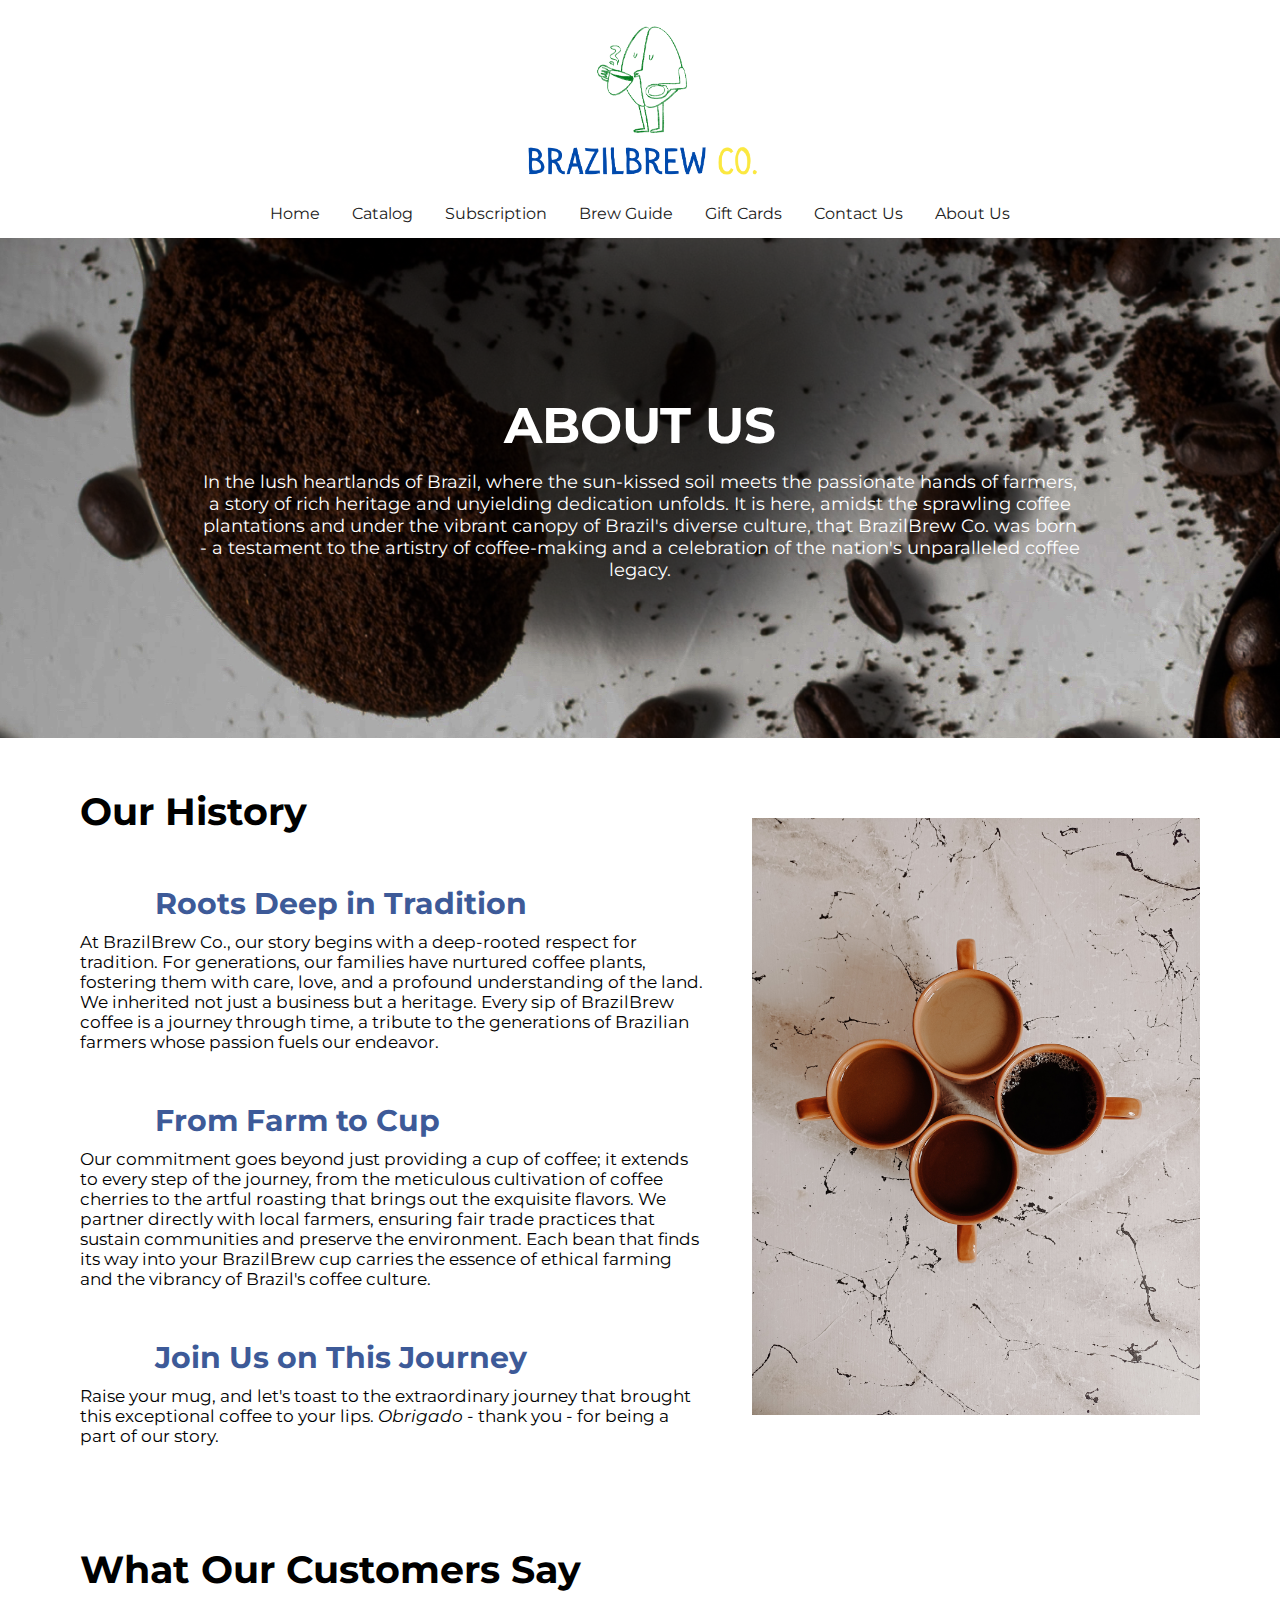
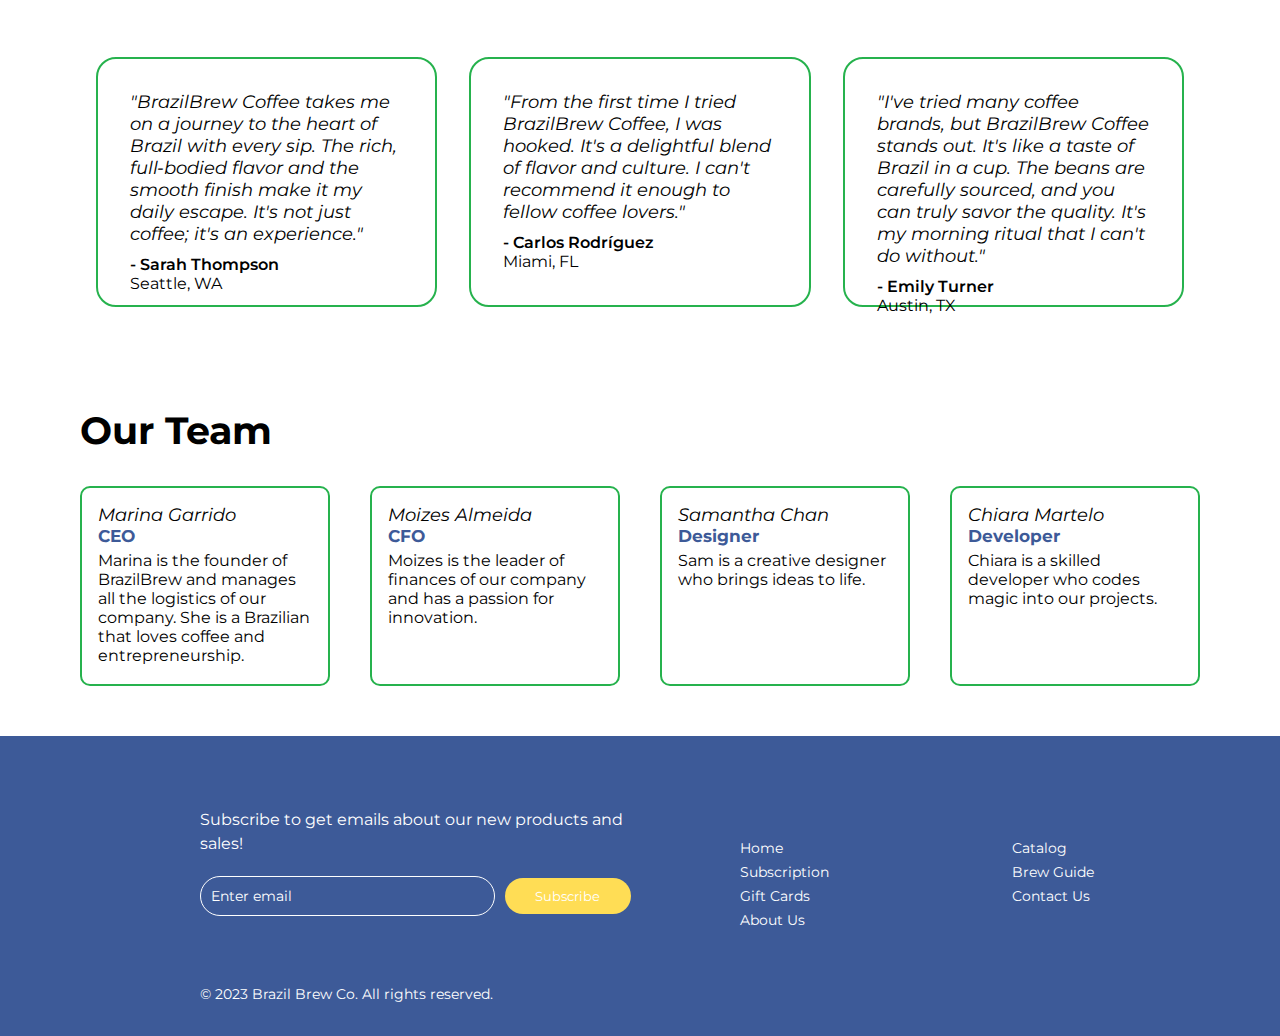
==== about-us.html @ 6877d6a5 "About Us" ====
<!DOCTYPE html>
<html lang="en">
<head>
    <meta charset="UTF-8">
    <meta http-equiv="X-UA-Compatible" content="IE=edge">
    <meta name="viewport" content="width=device-width, initial-scale=1.0">
    <title>Brazil Brew Co.</title>
    
    <link rel="preconnect" href="https://fonts.googleapis.com">
    <link rel="preconnect" href="https://fonts.gstatic.com" crossorigin>
    <link href="https://fonts.googleapis.com/css2?family=Montserrat:wght@400;600;700;800&display=swap" rel="stylesheet">
    
    <link rel="stylesheet" href="styles.css">
</head>
<body>
    <header>
        <div class="nav-content">
            <a href="index.html" class="header-logo-link">
            <img src="images/logo.png" alt="Our logo" class="header-logo">
            </a>

            <button id="menu-button">
            <div class="bar"></div>
            <div class="bar"></div>
            <div class="bar"></div>
            </button>

            <nav class="nav-list" id="myNav-list">
            <a class="nav-item" href="index.html">Home</a>
            <a class="nav-item" href="catalog.html">Catalog</a>
            <a class="nav-item" href="subscription.html">Subscription</a>
            <a class="nav-item" href="brewguide.html">Brew Guide</a>
            <a class="nav-item" href="gift-cards.html">Gift Cards</a>
            <a class="nav-item" href="contact.html">Contact Us</a>
            <a class="nav-item" href="about-us.html">About Us</a>
            </nav>
        </div>
    </header>

    <main>
        <section id="catalog-section" style="height: 500px;  width: 100%; background-image: url(images/about-us.png);">
            <div id="catalog-overlay">
                <h2>ABOUT US</h2> 
                <p>
                    In the lush heartlands of Brazil, where the sun-kissed soil 
                    meets the passionate hands of farmers, a story of rich 
                    heritage and unyielding dedication unfolds. It is here, 
                    amidst the sprawling coffee plantations and under the 
                    vibrant canopy of Brazil's diverse culture, that BrazilBrew Co. 
                    was born - a testament to the artistry of coffee-making and 
                    a celebration of the nation's unparalleled coffee legacy.
                </p>
            </div>
          </section>

          <section id="history">
            <div class="history-container">
                <h2>Our History</h2>
                <div class="topic">
                    <h3>Roots Deep in Tradition</h3>
                    <p>
                        At BrazilBrew Co., our story begins with a deep-rooted 
                        respect for tradition. For generations, our families 
                        have nurtured coffee plants, fostering them with care, 
                        love, and a profound understanding of the land. We 
                        inherited not just a business but a heritage. Every sip 
                        of BrazilBrew coffee is a journey through time, a tribute 
                        to the generations of Brazilian farmers whose passion 
                        fuels our endeavor.
                    </p>
                </div>
                <div class="topic">
                    <h3>From Farm to Cup</h3>
                    <p>
                        Our commitment goes beyond just providing a cup of coffee; 
                        it extends to every step of the journey, from the meticulous 
                        cultivation of coffee cherries to the artful roasting that 
                        brings out the exquisite flavors. We partner directly with 
                        local farmers, ensuring fair trade practices that sustain 
                        communities and preserve the environment. Each bean that 
                        finds its way into your BrazilBrew cup carries the essence 
                        of ethical farming and the vibrancy of Brazil's coffee culture.
                    </p>
                </div>
                <div class="topic">
                    <h3>Join Us on This Journey</h3>
                    <p>
                        Raise your mug, and let's toast to the extraordinary 
                        journey that brought this exceptional coffee to your 
                        lips. <span>Obrigado</span> - thank you - for being a 
                        part of our story.
                    </p>
                </div>
            </div>
            <img src="images/history.jpg" alt="Coffee mugs on a white table">
          </section>

          <section id="testimonials-section">
            <h2>What Our Customers Say</h2>
            <div class="testimonials">
                <div class="testimonial">
                    <p>
                        "BrazilBrew Coffee takes me on a journey to the heart of 
                        Brazil with every sip. The rich, full-bodied flavor and the 
                        smooth finish make it my daily escape. It's not just coffee; 
                        it's an experience."
                    </p>
                    <p class="testimonial-author">- Sarah Thompson</p>
                    <p class="testimonial-hometown">Seattle, WA</p>
                </div>
        
                <div class="testimonial">
                    <p>
                        "From the first time I tried BrazilBrew Coffee, I was hooked. 
                        It's a delightful blend of flavor and culture. I can't 
                        recommend it enough to fellow coffee lovers."
                    </p>
                    <p class="testimonial-author">- Carlos Rodríguez</p>
                    <p class="testimonial-hometown">Miami, FL</p>
                </div>
        
                <div class="testimonial">
                    <p>
                        "I've tried many coffee brands, but BrazilBrew Coffee stands 
                        out. It's like a taste of Brazil in a cup. The beans are 
                        carefully sourced, and you can truly savor the quality. 
                        It's my morning ritual that I can't do without."
                    </p>
                    <p class="testimonial-author">- Emily Turner</p>
                    <p class="testimonial-hometown">Austin, TX</p>
                </div>
            </div>
        </section>

        <section>
            <div id="teamContainer">
                <h2>Our Team</h2>
                <div id="team-members"></div>
            </div>
        </section>

        <footer>
            <div class="footer-main">
                <div class="left-column">
                <div class="subscribe" style="width: 431px; height: 94px;">
                    <p>Subscribe to get emails about our new products and sales!</p>
                    <div class="subscription-form">
                    <input type="email" placeholder="Enter email">
                    <button class="subscribe-button">Subscribe</button>
                    </div>
                </div>
                <div class="copyright">
                    <p>&copy; 2023 Brazil Brew Co. All rights reserved.</p>
                </div>
                </div>
                <div class="right-column">
                <div class="footer-nav">
                    <a href="index.html">Home</a>
                    <a href="catalog.html">Catalog</a>
                    <a href="subscription.html">Subscription</a>
                    <a href="brewguide.html">Brew Guide</a>
                    <a href="gift-cards.html">Gift Cards</a>
                    <a href="contact.html">Contact Us</a>
                    <a href="about-us.html">About Us</a>
                </div>
                </div>
            </div>
        </footer>
    </main>
    <script>
        var team_members = [
            {
                name: "Marina Garrido",
                role: "CEO",
                bio: "Marina is the founder of BrazilBrew and manages all the logistics of our company. She is a Brazilian that loves coffee and entrepreneurship."
            },
            {
                name: "Moizes Almeida",
                role: "CFO",
                bio: "Moizes is the leader of finances of our company and has a passion for innovation."
            },
            {
                name: "Samantha Chan",
                role: "Designer",
                bio: "Sam is a creative designer who brings ideas to life."
            },
            {
                name: "Chiara Martelo",
                role: "Developer",
                bio: "Chiara is a skilled developer who codes magic into our projects."
            }
        ];

        // Display the members of the team on the page
        function displayMembers(teamMembers) {
            var teamContainer = document.getElementById("team-members");

            teamMembers.forEach(function (member) {
                var memberSpace = document.createElement("div");
                memberSpace.innerHTML = `
                    <div class="member">
                        <p class="memberName">${member.name}</p>
                        <p class="memberRole"><strong>${member.role}</strong></p>
                        <p class="memberBio">${member.bio}</p>
                    </div>
                `;
                teamContainer.appendChild(memberSpace);
            });
        }

        displayMembers(team_members);
    </script>
</body>
</html>
---- styles.css ----
* {
  --primary-font-color: #212121;
  --negative-title-color: #FFFCFC;
  --primary: #26B24D;
  --secondary: #3D5A98;
  margin: 0;
  padding: 0;
  box-sizing: border-box;
  font-family: 'Montserrat', sans-serif;
}

body {
  background-color: #fff;
}

/* Index.html */

.header-logo-link {
  display: flex;
  justify-content: center;
  margin-bottom: 20px;
}

.header-logo {
  max-width: 30%;
  height: auto;
}

header {
  display: flex;
  flex-direction: column;
  justify-content: center;
  padding: 15px 0; /* Adjust the padding to reduce the gap */
}

.title {
  text-align: center;
  font-size: 45px;
  font-weight: 500;
  color: var(--negative-title-color);
}

.nav-img {
  display: block;
  max-width: 150px;
  margin-bottom: 1px;
}

.nav-content {
  display: flex;
  flex-direction: column;
  align-items: center;
  margin: 0 auto;
  text-decoration: none;
  width: 100%;
  max-width: 1440px;
}


.nav-list {
  display: flex;
  text-decoration: none;
  gap: 2rem;
}

.nav-item {
  color: var(--primary-font-color);
  text-decoration: none;
}

.nav-item:hover {
  text-decoration: none;
  color: #39e169;
}

#about {
  display: flex;
  align-items: center;
  justify-content: space-between;
  padding: 56px 101px 81px 16px;
}

.about-content {
  max-width: 540px;
  order: 2;
}

.coffee-bag {
  margin-right: 20px;
  margin-left: 100px;
}

.about-title {
  color: var(--primary);
  font-size: 50px;
  font-weight: 600;
  line-height: 66px;
  margin-bottom: 20px;
  color: black;
}

.about-text {
  color: var(--primary-font-color);
  font-size: 18px;
  line-height: 30px;
  margin-bottom: 29px;
  text-align: left;
}

.about-buttons-row {
  display: flex;
  text-decoration: none;
  order: 1;
}

.custom-button {
  display: flex;
  width: 174px;
  padding: 13px 0;
  justify-content: center;
  align-items: center;
  gap: 10px;
  border-radius: 25px;
  background: #26B24D;
  color: #fff;
  font-size: 16px;
  border: none;
  cursor: pointer;
}

.custom-button:hover {
  opacity: .8;
  transition: all 0.3s ease;
}

.logo {
  max-width: 5%;
  height: auto;
  margin-bottom: 21px;
}

#background-section {
  background-size: cover;
  background-position: center;
  height: 80vh;
  display: flex;
  align-items: center;
  color: #fff;
/*   padding-left: 10%; */
}

.text-overlay {
  width: 50%;
  box-sizing: border-box;
  text-align: left;
}

.text-overlay h2 {
  font-size: 40px;
  font-style: normal;
  font-weight: 700;
  line-height: 130%;
  margin: 0;
}

.text-overlay p {
  font-size: 18px;
  font-style: normal;
  font-weight: 400;
  line-height: 150%;
  color: #fff;
  margin-top: 10px;
}

.read-more-button {
  text-decoration: none;
  color: #fff;
  font-size: 16px;
  font-weight: 700;
  display: inline-block;
  margin-top: 20px;
}

.read-more-button:hover {
  color: antiquewhite;
  transition: all 0.3s ease;
}

#best-sellers-section {
  background-color: white;
  padding: 40px 0;
  text-align: center;
}

#best-sellers-section h3 {
  font-size: 38px;
  text-align: left;
  margin-left: 150px;
  font-weight: 700;
  margin-bottom: 50px;
}

.product-container {
  display: flex;
  justify-content: center;
  gap: 100px;
}

.product {
  width: 300px;
  height: 600px;
  padding: 20px;
  background-color: rgb(234, 233, 233);
  border-radius: 10px;
  box-shadow: 0 2px 4px rgba(0, 0, 0, 0.1);
  text-align: center;
}

.product img {
  width: 200px;
}

.product .product-details {
  padding: 10px;
}

.product .product-details p {
  font-size: 18px;
  font-weight: 600;
  color: black;
  margin-top: 20px;
}

.product .product-details input[type="number"] {
  width: 60px;
  padding: 8px;
  font-size: 16px;
  border: 2px solid #26B24D;
  border-radius: 5px;
  margin-top: 10px;
}

.product .product-details button {
  display: flex;
  width: 174px;
  height: 40px;
  justify-content: center;
  align-items: center;
  border-radius: 25px;
  background: #26B24D;
  color: #fff;
  font-size: 16px;
  border: none;
  cursor: pointer;
  margin: 10px auto;
}

.product .product-details button:hover {
  background-color: #3fd169;
}

.shop-all-button {
  margin-top: 50px;
}

.shop-all-button a {
  display: inline-block;
  padding: 10px 20px;
  background-color: #26B24D;
  color: #fff;
  text-decoration: none;
  border-radius: 5px;
  font-size: 22px;
  transition: background-color 0.3s ease;
}

.shop-all-button a:hover {
  background-color: #3fd169;
}


footer {
  background-color: #3D5A98;
  height: 300px;
  padding: 16px 0;
  color: #fff;
  font-size: 14px;
  line-height: 24px;
  display: flex;
  flex-direction: column;
  position: relative;
}

.footer-main {
  display: flex;
  justify-content: space-between;
  align-items: center;
}

.footer-main::before {
  content: "";
  border-top: 1px solid #FFF;
  margin: 20px 0;
  display: block;
}


.footer-main p {
  margin: 10px 0;
  flex: 1; 
}


.left-column {
  flex: 1;
  margin-left: 100px; 
}

.right-column {
  flex: 1; 
  margin-left: 100px;
}

.footer-nav ul {
  list-style: none;
  padding: 0;
}

.footer-nav li {
  margin-bottom: 10px;
}

.footer-nav {
  display: flex;
  flex-direction: row;
  flex-wrap: wrap;
  justify-content: space-between; 
}

.footer-nav a {
  text-decoration: none;
  margin-right: 25px;
  color: #FFF;
  flex-basis: 45%;
}

.subscribe {
  width: 431px; 
  height: 94px; 
  margin-left: 100px;
  flex-shrink: 0;
}

.subscribe p {
  font-size: 16px;
  font-weight: 400;
  line-height: 150%;
  color: #fff;
  margin-top: 56px;
  margin-bottom: 20px;
}

.subscription-form {
  display: flex;
  align-items: center;
  gap: 10px;
}

.subscription-form input {
  width: 70%;
  padding: 10px;
  font-size: 14px;
  border: 1px solid white;
  border-radius: 20px; 
  background-color: transparent;
  color: #fff;
}

.subscription-form input[type="email"]::placeholder {
  color: white;
}

.subscribe-button {
  width: 30%;
  padding: 10px;
  background-color: #FD5;
  color: #fff;
  border: none;
  cursor: pointer;
  border-radius: 20px; 
}

.subscribe-button:hover {
  opacity: 0.9;
  transition: all 0.3s ease;
}

.copyright {
  margin-top: 80px;
  margin-left: 100px;
}


.service {
text-align: center;
display: flex;
justify-content: center;
align-items: center;
}

.content {
display: flex;
align-items: center;
}

.service img {
max-width: 100%;
height: auto;
margin-right: 20px; 
}

.text-container {
flex: 1;
}

.my-contain {
max-width: 100%;
margin: 0 auto; 
}

.nav-item:hover {
  color: #5BB079; 
  font-weight: 600;
}

.about-button:hover,
.footer-button:hover,
.services-button:hover,
.contact-button:hover,
.cta-btn:hover {
background-color: var(--primary); 
color: #FFF; 
}

/* Catalog.html */

#catalog-section{
  display: flex; 
  flex-direction: column; 
  justify-content: center;
  align-items: center; 
  text-align: center;
  background: linear-gradient(rgba(0, 0, 0, 0.1), rgba(0, 0, 0, 0.1)), url('images/coffeenew1.jpg');
  color: white;
}

#catalog-overlay{
  display: flex; 
  flex-direction: column;
  gap: 15px;
  margin: 0 200px;
}

#catalog-overlay h2{
  font-size: 50px;
}

#catalog-overlay p{
  font-size: 18px;
}

.allblend-container {
  display: flex;
  flex-direction: column;
  gap: 70px;
  margin-bottom: 70px;
}

h3{
  margin-top: 70px;
  margin-left: 75px;
  font-size: 38px;
}

.darkblend-container, .mediumblend-container, .lightblend-container {
  display: flex;
  justify-content: space-evenly;
}

.darkblend, .mediumblend, .lightblend{
  width: 300px;
  height: 600px;
  padding: 20px;
  background-color: rgb(234, 233, 233);
  border-radius: 10px;
  box-shadow: 0 2px 4px rgba(0, 0, 0, 0.1);
  text-align: center;
}

.allblend-container img{
  width: 200px;
}

.allblend-container p{
  font-size: 18px;
  font-weight: 600;
  margin-top: 20px;
}

.allblend-container .product-details input[type="number"] {
  width: 60px;
  padding: 8px;
  font-size: 16px;
  border: 2px solid #26B24D;
  border-radius: 5px;
  margin-top: 10px;
}

.allblend-container .product-details button {
  display: flex;
  width: 174px;
  height: 40px;
  justify-content: center;
  align-items: center;
  border-radius: 25px;
  background: #26B24D;
  color: #fff;
  font-size: 16px;
  border: none;
  cursor: pointer;
  margin: 10px auto;
}

.allblend-container .product-details button:hover {
  background-color: #3fd169;
}

/* brewguide.html */

#brewguide-section{
  display: flex; 
  flex-direction: column; 
  justify-content: center;
  align-items: center; 
  text-align: center;
  background: linear-gradient(rgba(0, 0, 0, 0.5), rgba(0, 0, 0, 0.5)), url('images/brewguidebanner.jpeg');
  color: white;
}

.brewguide-overlay{
  display: flex; 
  flex-direction: column;
  gap: 15px;
  margin: 0 200px;
}

.brewguide-overlay h2{
  font-size: 50px;
}

.brewguide-overlay p{
  font-size: 18px;
}

.brewtype{
  display: flex;
}

.brewtype-details{
  flex: 2;
  padding: 80px;
  line-height: 30px;
}

.brewtype-details h3{
  margin-left: -30px;
  margin-bottom: 30px;
}

.brewtype-details p{
  margin-left: -30px;
  margin-top: 10px;
}

.brewtype-img{
  flex: 1;
  max-width: 100%;
  height: auto;
  padding: 80px; 
}

#menu-button {
  display: none; 
  background: none;
  border: none;
  cursor: pointer;
  padding: 10px;
  position: relative;
  z-index: 1000;
}

#menu-button .bar {
  width: 30px;
  height: 3px;
  background: var(--primary-font-color);
  margin: 6px 0;
  transition: 0.4s;
}

#myNav-list {
  display: flex;
}

/* subscription.html */

#subscription-section {
    display: flex; 
    flex-direction: column; 
    justify-content: center;
    align-items: center; 
    text-align: center;
    color: white;
  }

  #subscription-overlay {
    display: flex; 
    flex-direction: column;
    gap: 15px;
    margin: 0 200px;
  }

  #subscription-overlay h2 {
    font-size: 50px;
  }
  
  #subscription-overlay p {
    font-size: 18px;
  }

  .sub-cap {
    margin-left: 50px;
    margin-right: 50px;
  }

  .subscribe-first{
    display: flex;
    margin-top: 30px;
    padding: 40px;
  }

  .why-subscription-blurb {
    flex: 2;
    padding: 0 30px;
  }

  .why-subscription-blurb h3{
    margin-left: -10px;
    margin-bottom: 30px;
  }

  .why-subscription-blurb p{
    margin-right: 150px;
  }

  .why-sub-text {
    font-size: 20px;
    color: black;
    line-height: 150%;
    margin-bottom: 10px;
  }

  .sub-img {
    flex: 1;
    max-height: 400px;
    max-width: 400px;
  }

  .plan-container {
    display: flex;
    justify-content: center;
    margin-top: 100px;
    gap: 150px;
  }

  .plan {
    width: 400px;
    height: 600px;
    padding: 40px;
    background-color: rgb(234, 233, 233);
    border-radius: 10px;
    box-shadow: 0 2px 4px rgba(0, 0, 0, 0.1);
    text-align: left;
  }

  .plan-text-h {
    display: flex;
    flex-direction: column;
    font-size: 16px;
    justify-content: center;
    margin-left: -20px;
    margin-top: 20px;
    font-weight: bold;

  }

  .plan-list{
    margin-left: 15px;
    font-size: 16px;
    line-height: 1.5;
  }

  .plan-price {
    margin-top: 5px;
    text-align: center;
    font-weight: bold;
  }

  h4 {
    margin-top: 40px;
    margin-left: 45px;
    color: #000;
    font-family: Montserrat;
    font-size: 34px;
    font-style: normal;
    font-weight: 600;
    line-height: 150%; /* 51px */
  }

  h5 {
    color: #26B24D;
    text-align: center;
    font-family: Montserrat;
    font-size: 32px;
    font-style: normal;
    font-weight: 600;
    line-height: 150%; /* 48px */
  }

  .plan button {
    display: flex;
    width: 174px;
    height: 40px;
    justify-content: center;
    align-items: center;
    border-radius: 25px;
    background: #26B24D;
    color: #fff;
    font-size: 16px;
    border: none;
    cursor: pointer;
    margin: 10px auto;
  }

  h3{
    margin-top: 70px;
    margin-left: 75px;
    font-size: 38px;
  }

  #history {
    display: flex;
    align-items: center;
    justify-content: center;
  }

  #history img {
    width: 40%;
    margin-left: 3rem;
  }

  .history-container {
    width: 60%;
  }

  #history h3 {
    font-size: 30px;
    margin-top: 50px;
    color: #3D5A98;
  }

  .topic p {
    font-size: 17px;
    margin-top: 10px;
  }

  .topic p span {
    font-style: italic;
  }

  #testimonials-section, #history, #teamContainer{
    padding-left: 80px;
    padding-right: 80px;
    padding-top: 50px;
    padding-bottom: 50px;
  }

  #testimonials-section h2, #history h2, #teamContainer h2 {
    font-size: 38px;
  }

  .testimonials {
    display: flex;
    align-items: center;
    justify-content: space-between;
    margin-top: 4rem;
  }

  .testimonial {
    height: 250px;
    width: 500px;
    margin: auto 1rem;
    padding: 2rem;
    border: var(--primary) 2px solid;
    border-radius: 20px;
  }

  .testimonial:hover {
    border-color: #3D5A98;
    transition: all 0.5s ease;
  }

  .testimonial p:first-child {
    font-style: italic;
    font-size: 18px;
  }

  .testimonial-author {
    font-weight: 600;
    margin-top: 10px;
  }

  #team-members {
    margin-top: 2rem;
    display: flex;
    align-items: center;
    justify-content: space-between;
  }

  .member {
    height: 200px;
    width: 250px;
    border: var(--primary) 2px solid;
    border-radius: 10px;
    padding: 1rem;
  }

  .memberName {
    font-size: 18px;
    font-style: italic;
  }

  .memberRole {
    font-size: 17px;
    color: #3D5A98;
  }

  .memberBio {
    margin-top: 5px;
    font-size: 16px;
  }

  /* Mobile-friendly css */

@media screen and (max-width: 600px) {
  .about-img {
    width: 30%;
  }

  #menu-button {
    display: block;
  }

  #myNav-list {
    display: none;
  }

  #menu-button.active + #myNav-list {
    display: flex;
    flex-direction: column;
    align-items: center;
    gap: 10px;
  }

  #about {
    display: block;
    text-align: center;
    padding: 2rem;
  }

  .coffee-bag {
    width: 50%;
    height: 50%;
    margin: 0;
  }

  .about-text {
    text-align: center;
  }

  .about-buttons-row {
    justify-content: center;
  }

  #background-section {
    background-position: 0;
    padding-left: 0;
    padding: 2rem;
  }

  .text-overlay {
    width: 100%;
  }

  #best-sellers-section {
    display: block;
    align-items: center;
    justify-content: center;
    text-align: center;
    margin-top: 0;
  }

  #best-sellers-section h3 {
    margin-left: 0;
    text-align: center;
  }

  .product-container {
    display: block;
    margin-left: 6.5rem;
  }

  .product {
    margin-bottom: 2rem;
  }

  footer {
    height: 100%;
    padding: 0;
  }

  .footer-main {
    display: block;
    text-align: center;
  }

  .left-column {
    display: block;
    margin: 2rem;
  }

  .footer-main::before {
    display: none;
  }

  .subscribe {
    display: contents;
    margin-left: 0;
  }

  .subscribe p {
    font-size: 14px;
    margin-bottom: 10px;
  }

  .subscription-form {
    display: block;
    align-items: center;
    justify-content: center;
  }

  .copyright {
    margin: 0;
    margin-top: 2rem;
  }

  .right-column {
    margin: 0;
  }

  .footer-nav a {
    margin: 0;
  }

  .subscribe-button {
    margin-top: 10px;
  }

  .darkblend-container, .mediumblend-container, .lightblend-container {
    display: contents;
  }

  .allblend-container {
    gap: 0;
  }

  .darkblend, .mediumblend, .lightblend {
    margin-left: 4.5rem;
    margin-bottom: 2.5rem;
  }

  .allblend-container h3 {
    font-size: 30px;
    margin-bottom: 2rem;
  }

  #beans-subscribe {
    display: contents;
    text-align: center;
  }

  .sub-img {
    width: 0;
    margin-right: 0;
  }

  .why-subscription-blurb {
    margin-right: 10px;
  }


  .brewguide-overlay {
    padding: 30px;
  }
}
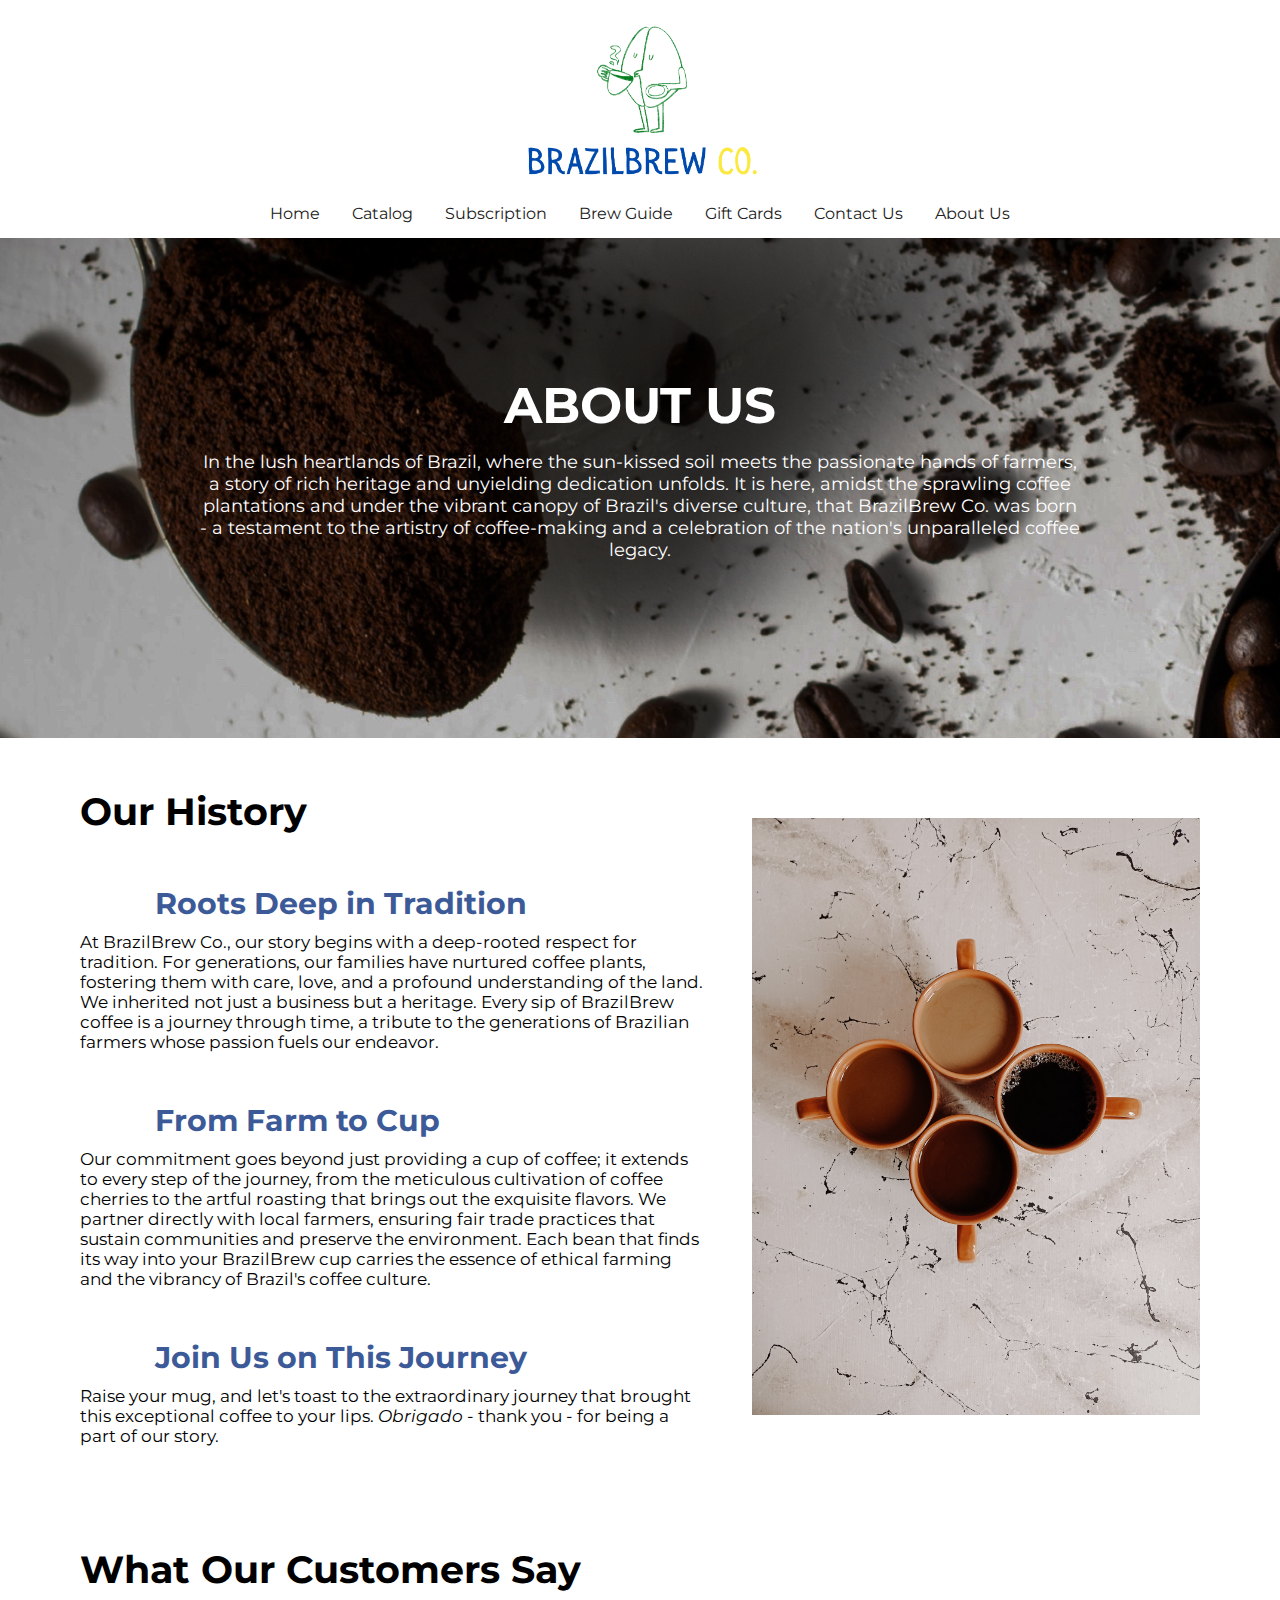
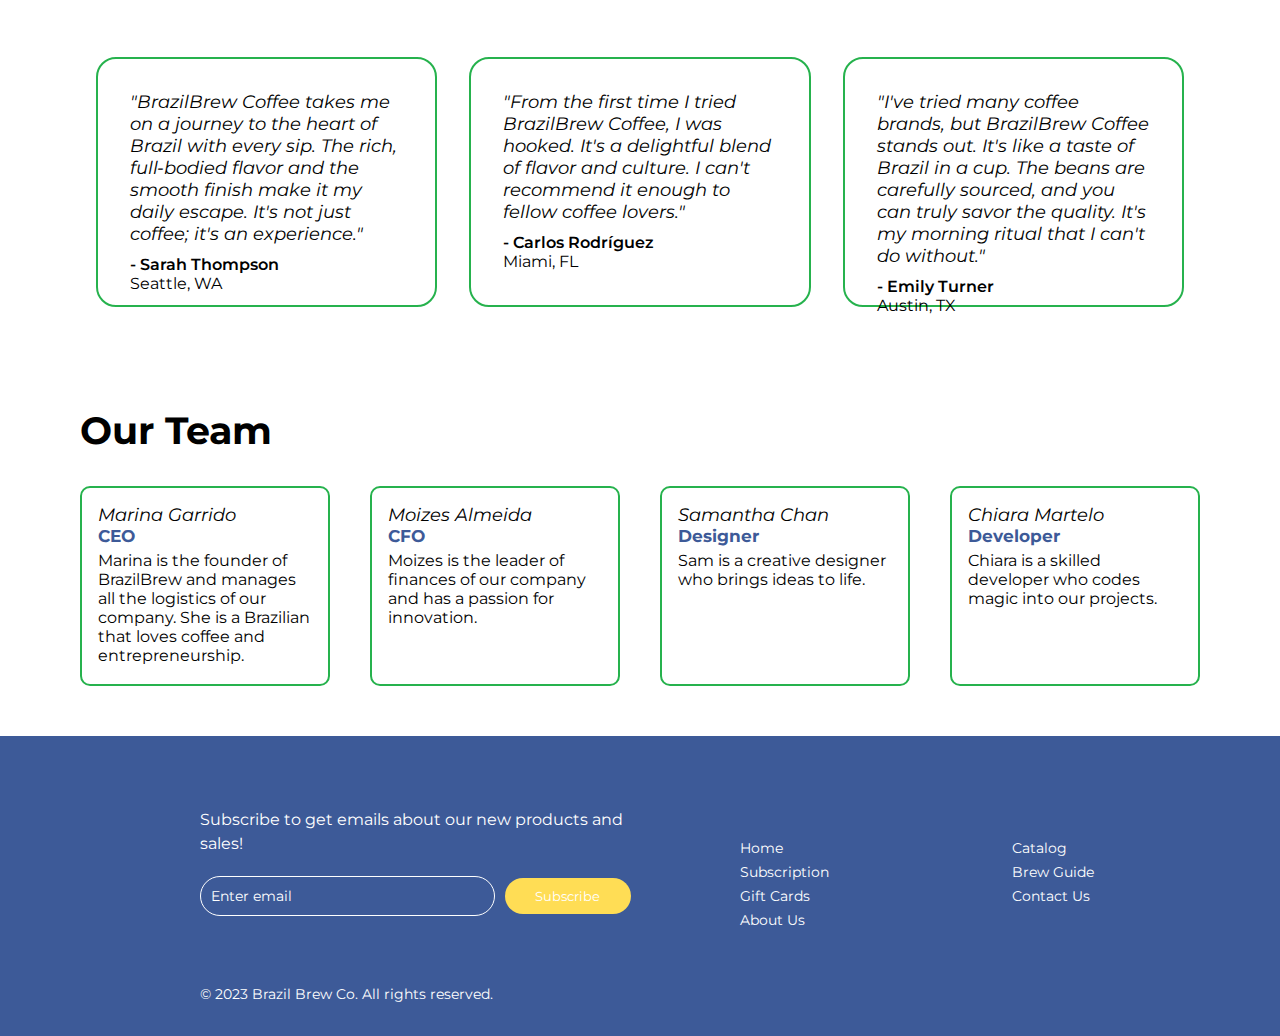
==== commit 38be83a5: "mobile friendly" ====
--- a/about-us.html
+++ b/about-us.html
@@ -38,8 +38,8 @@
     </header>
 
     <main>
-        <section id="catalog-section" style="height: 500px;  width: 100%; background-image: url(images/about-us.png);">
-            <div id="catalog-overlay">
+        <section class="aboutUs" style="height: 500px;  width: 100%; background-image: url(images/about-us.png);">
+            <div class="about-overlay">
                 <h2>ABOUT US</h2> 
                 <p>
                     In the lush heartlands of Brazil, where the sun-kissed soil 
@@ -168,6 +168,12 @@
         </footer>
     </main>
     <script>
+        const menuButton = document.getElementById('menu-button');
+
+        menuButton.addEventListener('click', function () {
+        this.classList.toggle('active');
+        });
+
         var team_members = [
             {
                 name: "Marina Garrido",
--- a/styles.css
+++ b/styles.css
@@ -153,6 +153,7 @@
   width: 50%;
   box-sizing: border-box;
   text-align: left;
+  margin-left: 50px;
 }
 
 .text-overlay h2 {
@@ -160,7 +161,6 @@
   font-style: normal;
   font-weight: 700;
   line-height: 130%;
-  margin: 0;
 }
 
 .text-overlay p {
@@ -459,6 +459,7 @@
   flex-direction: column;
   gap: 15px;
   margin: 0 200px;
+  margin-bottom: 40px;
 }
 
 #catalog-overlay h2{
@@ -552,6 +553,7 @@
   flex-direction: column;
   gap: 15px;
   margin: 0 200px;
+  margin-top: -20px;
 }
 
 .brewguide-overlay h2{
@@ -751,10 +753,40 @@
     margin: 10px auto;
   }
 
+  .plan button:hover {
+    opacity: 0.8;
+    transition: all 0.3s ease;
+  }
+
   h3{
     margin-top: 70px;
     margin-left: 75px;
     font-size: 38px;
+  }
+
+  .aboutUs {
+    display: flex; 
+    flex-direction: column; 
+    justify-content: center;
+    align-items: center; 
+    text-align: center;
+    color: white;
+  }
+  
+  .about-overlay {
+    display: flex; 
+    flex-direction: column;
+    gap: 15px;
+    margin: 0 200px;
+    margin-bottom: 40px;
+  }
+  
+  .about-overlay h2 {
+    font-size: 50px;
+  }
+  
+  .about-overlay p {
+    font-size: 18px;
   }
 
   #history {
@@ -909,6 +941,15 @@
 
   .text-overlay {
     width: 100%;
+    margin-left: 0;
+  }
+
+  .text-overlay h2 {
+    font-size: 30px;
+  }
+
+  .text-overlay p {
+    font-size: 15px;
   }
 
   #best-sellers-section {
@@ -916,17 +957,24 @@
     align-items: center;
     justify-content: center;
     text-align: center;
-    margin-top: 0;
+    padding-top: 0;
   }
 
   #best-sellers-section h3 {
     margin-left: 0;
     text-align: center;
+    margin-top: 2rem;
+    font-size: 30px;
   }
 
   .product-container {
-    display: block;
-    margin-left: 6.5rem;
+    flex-direction: column;
+    align-items: center;
+    gap: 10px;
+  }
+
+  .shop-all-button {
+    margin-top: 0;
   }
 
   .product {
@@ -990,17 +1038,22 @@
   }
 
   .allblend-container {
-    gap: 0;
+    gap: 30px;
+    display: flex;
+    flex-direction: column;
+    align-items: center;
+    justify-content: center;
   }
 
   .darkblend, .mediumblend, .lightblend {
-    margin-left: 4.5rem;
-    margin-bottom: 2.5rem;
+    margin: 0;
   }
 
   .allblend-container h3 {
     font-size: 30px;
     margin-bottom: 2rem;
+    margin-left: 0;
+    margin-top: 2rem;
   }
 
   #beans-subscribe {
@@ -1008,17 +1061,134 @@
     text-align: center;
   }
 
+  .sub-cap {
+    margin: 0;
+  }
+
   .sub-img {
     width: 0;
     margin-right: 0;
   }
 
-  .why-subscription-blurb {
-    margin-right: 10px;
-  }
-
+  .subscribe-first {
+    flex-direction: column;
+    margin-top: 15px;
+  }
+
+  #subscription-overlay h2 {
+    font-size: 30px;
+  }
+
+  .why-subscription-blurb h3 {
+    margin-top: 0;
+  }
+
+  .why-subscription-blurb p {
+    margin-right: 0;
+  }
+
+  .plan-container {
+    flex-direction: column;
+    margin-top: 1rem;
+    gap: 30px;
+  }
 
   .brewguide-overlay {
     padding: 30px;
-  }
-}
+    margin: 0;
+  }
+
+  .brewguide-overlay h2 {
+    font-size: 40px;
+  }
+
+  .brewtype {
+    flex-direction: column;
+  }
+
+  .brewtype-details {
+    padding: 50px;
+  }
+
+  .brewtype-details h3 {
+    margin: 0;
+    font-size: 30px;
+  }
+
+  .brewtype-img {
+    padding: 0;
+  }
+
+  .about-overlay {
+    margin: 0 15px 40px;
+  }
+
+  .about-overlay h2 {
+    font-size: 38px;
+  }
+
+  .about-overlay p {
+    font-size: 15px;
+  }
+
+  #testimonials-section, #history, #teamContainer {
+    padding-left: 20px;
+    padding-right: 20px;
+    padding-top: 20px;
+    padding-bottom: 0;
+  }
+
+  .history-container {
+    width: 90%;
+  }
+
+  #history {
+    flex-direction: column;
+  }
+
+  #testimonials-section h2, #history h2, #teamContainer h2 {
+    font-size: 30px;
+  }
+
+  #history h3 {
+    margin-left: 0;
+    font-size: 25px;
+  }
+
+  .topic p {
+    font-size: 15px;
+  }
+
+  #history img {
+    margin-left: 0;
+    width: 0;
+    margin-bottom: 2rem;
+  }
+
+  .testimonials {
+    margin-top: 1.5rem;
+    flex-direction: column;
+    padding: 1rem;
+  }
+
+  .testimonial {
+    height: 200px;
+    width: 350px;
+    padding: 1rem;
+    margin-bottom: 1.5rem;
+  }
+
+  .testimonial p:first-child {
+    font-size: 15px;
+  }
+
+  #team-members{
+    flex-direction: column;
+  }
+
+  .member {
+    width: 350px;
+    height: 150px;
+    margin-bottom: 1.5rem;
+  }
+}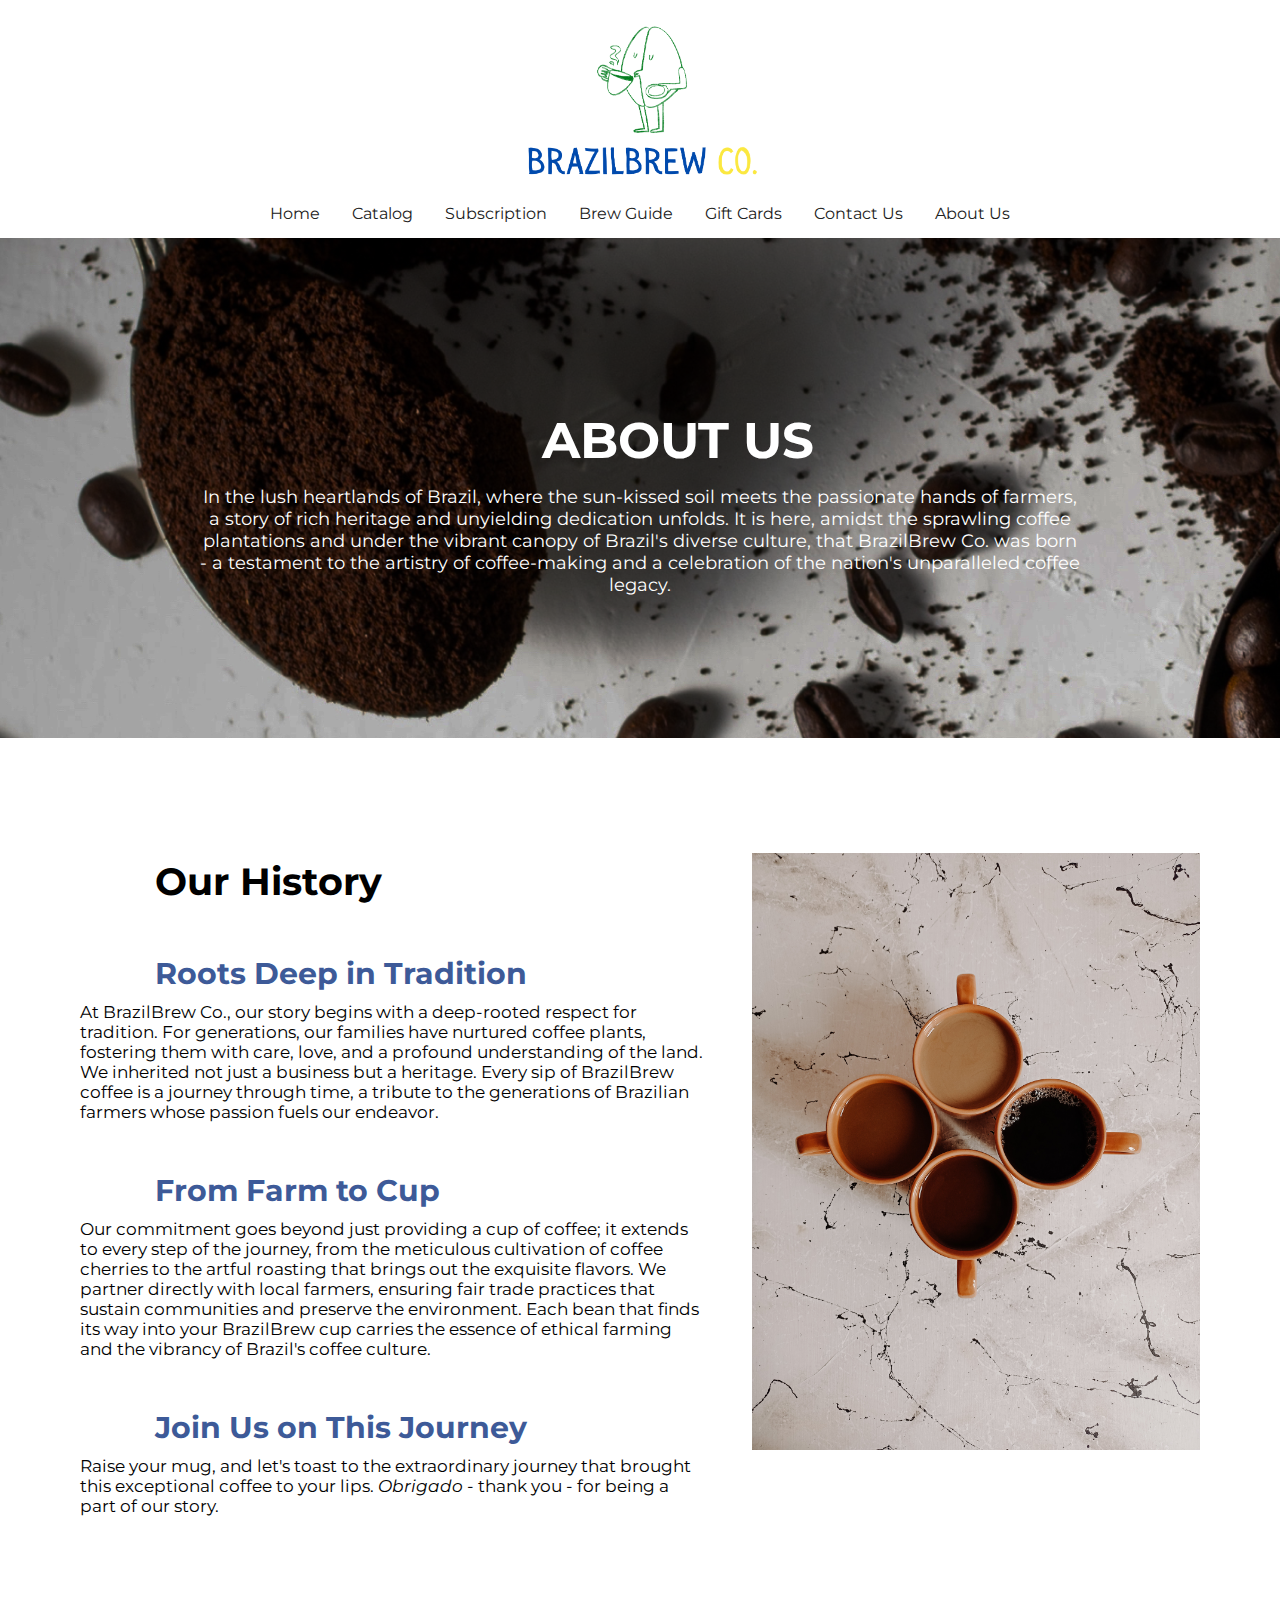
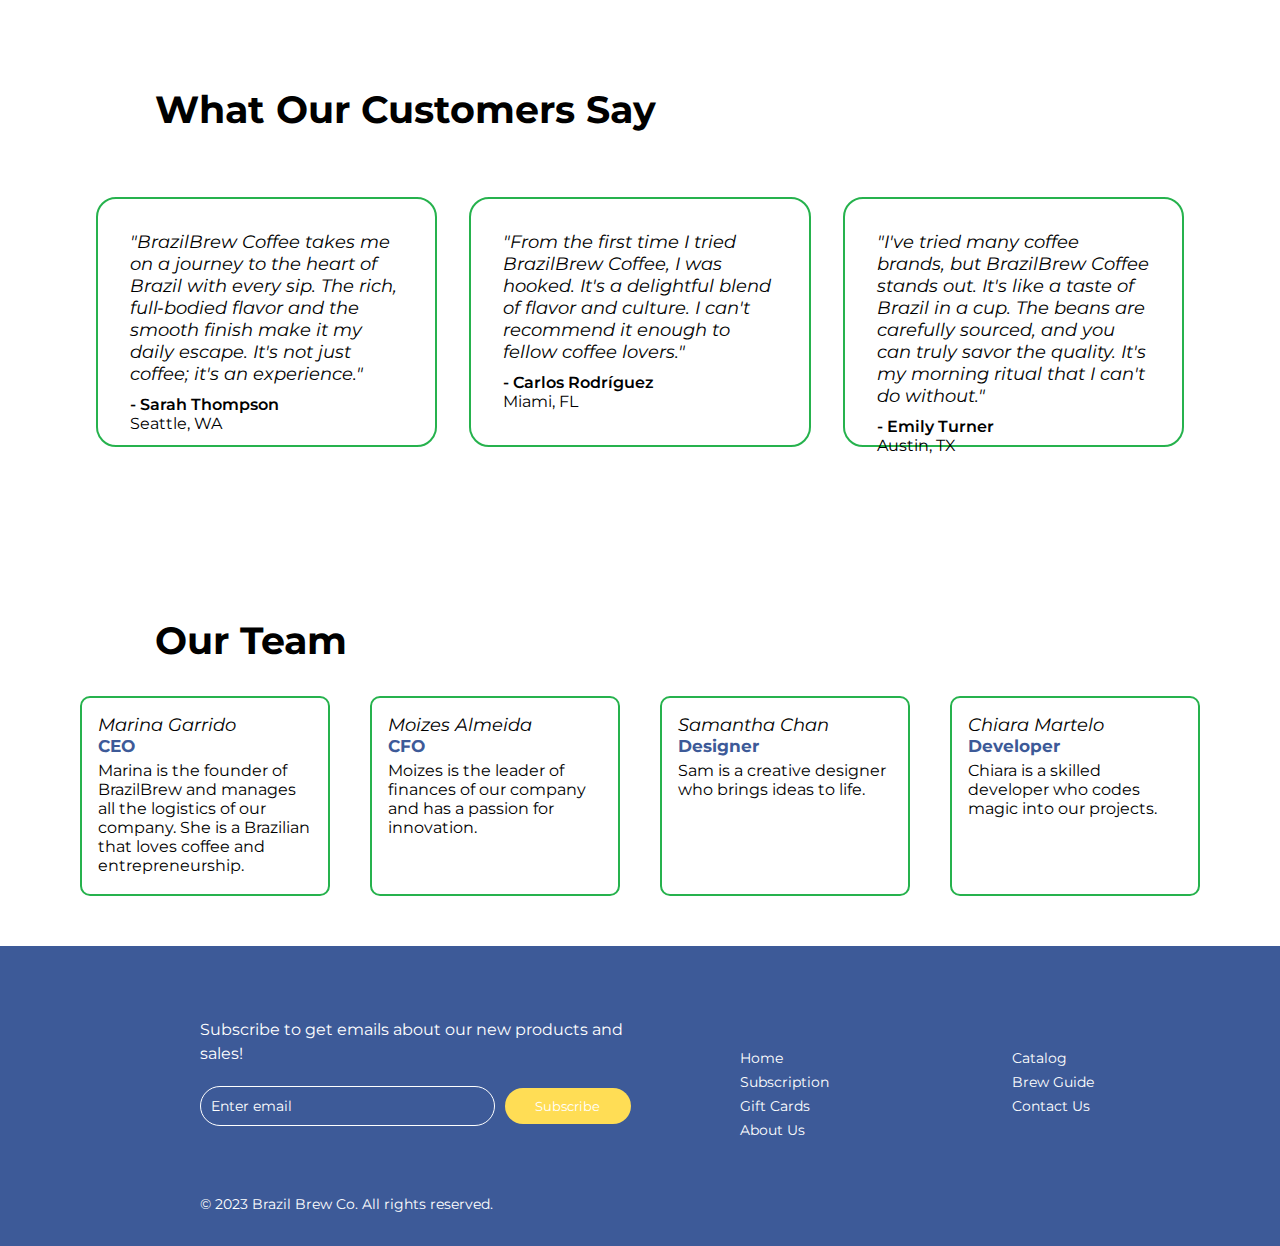
==== commit 2e6c5b23: "Merge branch 'main' of https://github.com/marina-garrido/midterm" ====
--- a/about-us.html
+++ b/about-us.html
@@ -9,6 +9,7 @@
     <link rel="preconnect" href="https://fonts.googleapis.com">
     <link rel="preconnect" href="https://fonts.gstatic.com" crossorigin>
     <link href="https://fonts.googleapis.com/css2?family=Montserrat:wght@400;600;700;800&display=swap" rel="stylesheet">
+    <link rel="icon" href="images/logo.png" type="image/x-icon">
     
     <link rel="stylesheet" href="styles.css">
 </head>
@@ -171,7 +172,7 @@
         const menuButton = document.getElementById('menu-button');
 
         menuButton.addEventListener('click', function () {
-        this.classList.toggle('active');
+            this.classList.toggle('active');
         });
 
         var team_members = [
--- a/styles.css
+++ b/styles.css
@@ -192,7 +192,7 @@
   text-align: center;
 }
 
-#best-sellers-section h3 {
+#best-sellers-section h2 {
   font-size: 38px;
   text-align: left;
   margin-left: 150px;
@@ -462,7 +462,7 @@
   margin-bottom: 40px;
 }
 
-#catalog-overlay h2{
+#catalog-overlay h1{
   font-size: 50px;
 }
 
@@ -477,7 +477,7 @@
   margin-bottom: 70px;
 }
 
-h3{
+h2{
   margin-top: 70px;
   margin-left: 75px;
   font-size: 38px;
@@ -631,7 +631,7 @@
     margin: 0 200px;
   }
 
-  #subscription-overlay h2 {
+  #subscription-overlay h1 {
     font-size: 50px;
   }
   
@@ -655,7 +655,7 @@
     padding: 0 30px;
   }
 
-  .why-subscription-blurb h3{
+  .why-subscription-blurb h2{
     margin-left: -10px;
     margin-bottom: 30px;
   }
@@ -1089,6 +1089,7 @@
 
   .plan-container {
     flex-direction: column;
+    align-items: center;
     margin-top: 1rem;
     gap: 30px;
   }
@@ -1104,6 +1105,7 @@
 
   .brewtype {
     flex-direction: column;
+    align-items: center;
   }
 
   .brewtype-details {
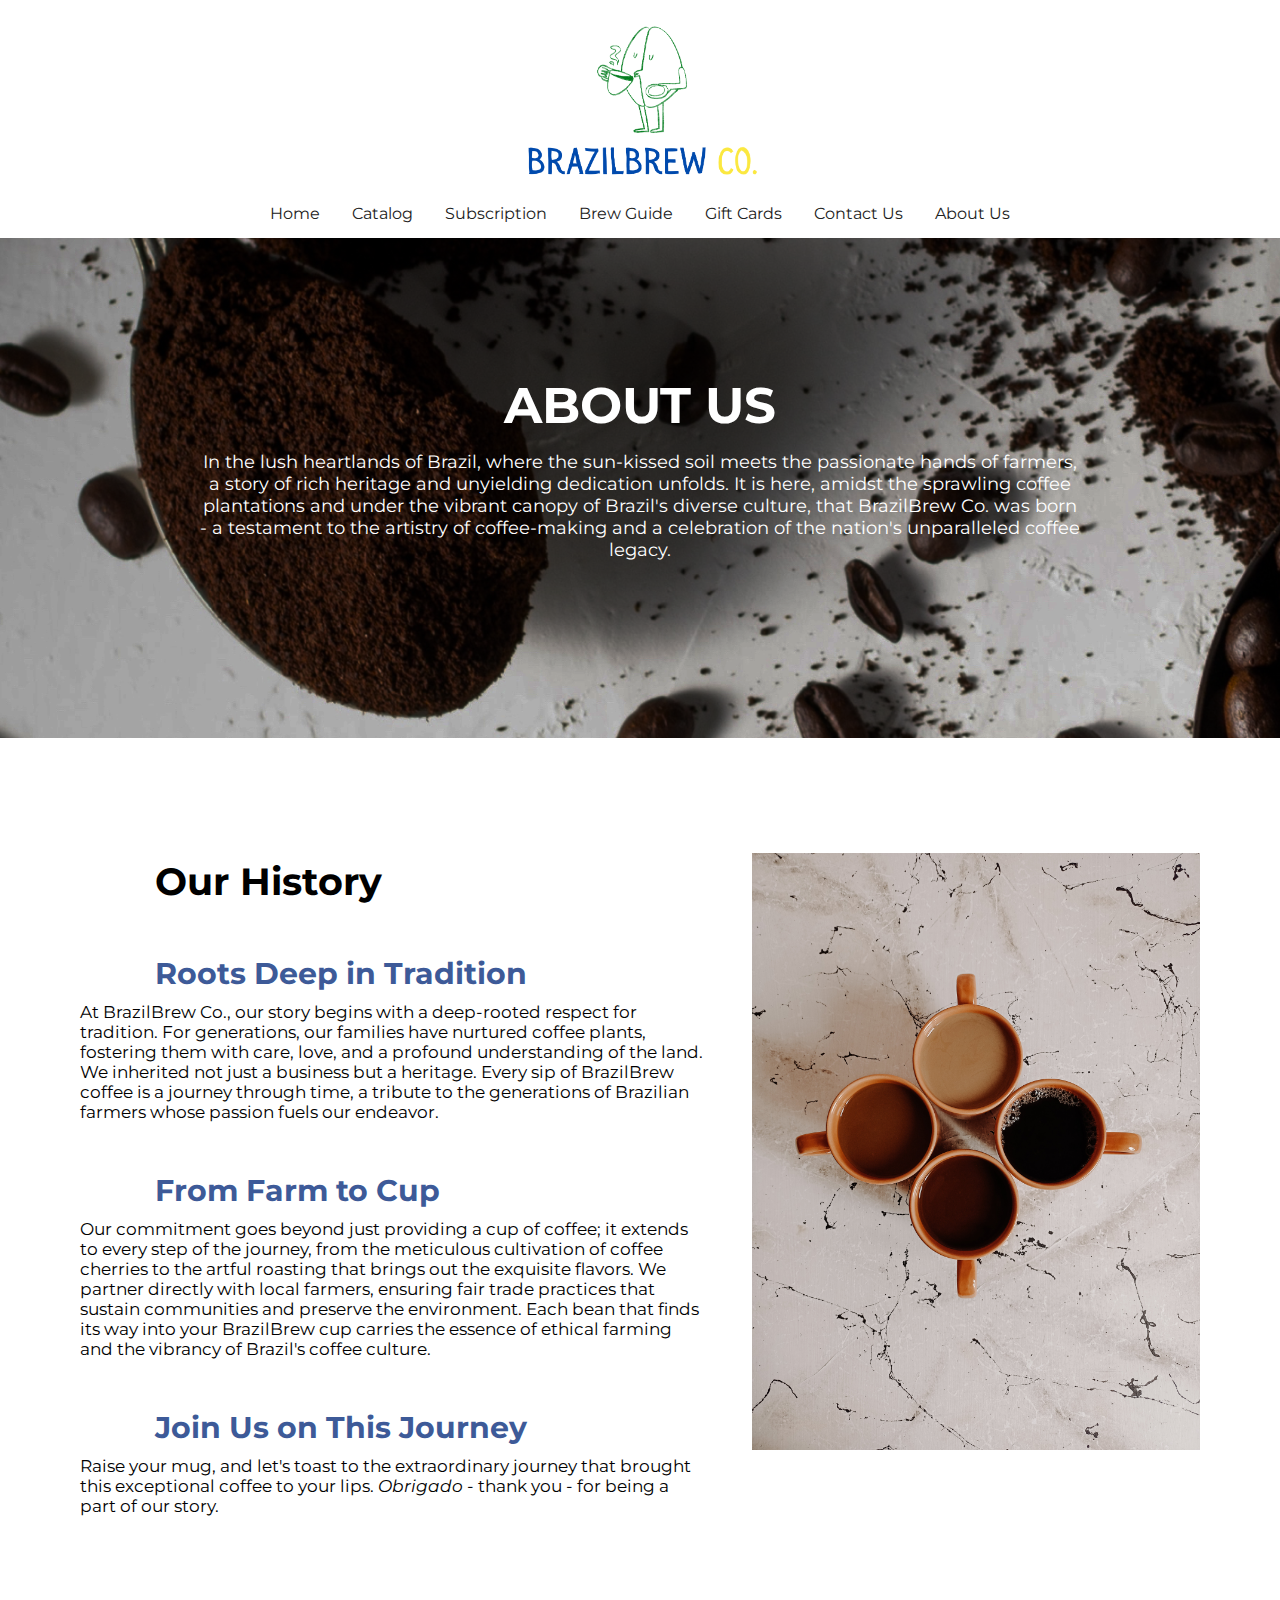
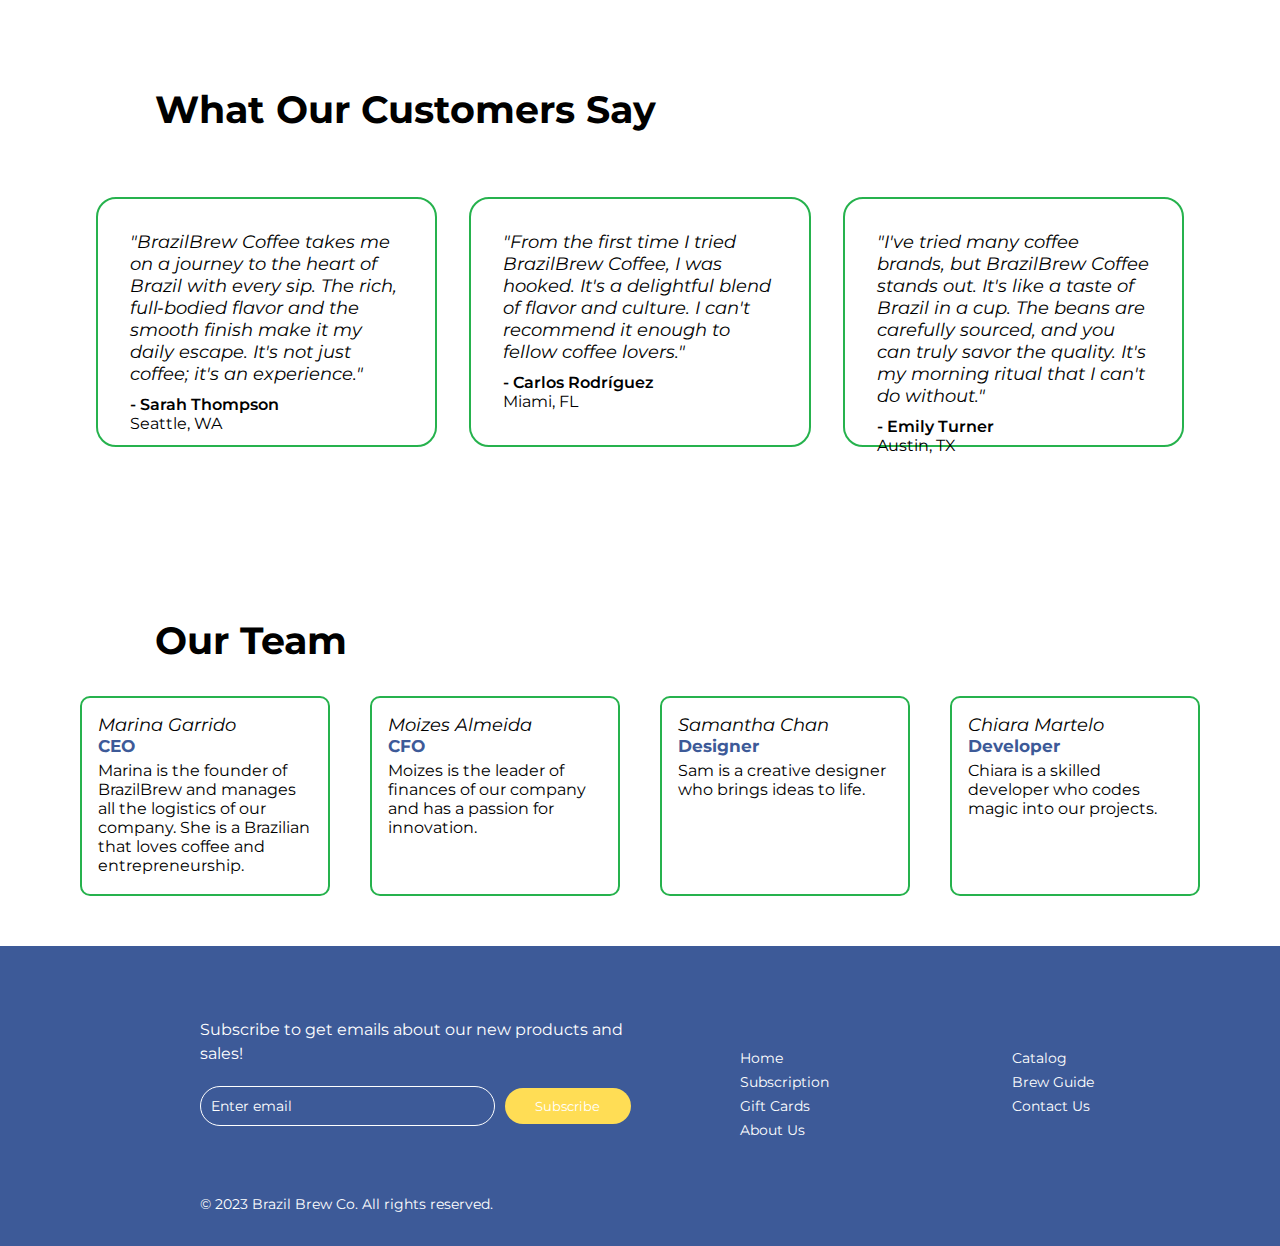
==== commit 110386f8: "fixed h1 and h2 for all pages and media queries" ====
--- a/about-us.html
+++ b/about-us.html
@@ -41,7 +41,7 @@
     <main>
         <section class="aboutUs" style="height: 500px;  width: 100%; background-image: url(images/about-us.png);">
             <div class="about-overlay">
-                <h2>ABOUT US</h2> 
+                <h1>ABOUT US</h1> 
                 <p>
                     In the lush heartlands of Brazil, where the sun-kissed soil 
                     meets the passionate hands of farmers, a story of rich 
--- a/styles.css
+++ b/styles.css
@@ -146,7 +146,6 @@
   display: flex;
   align-items: center;
   color: #fff;
-/*   padding-left: 10%; */
 }
 
 .text-overlay {
@@ -161,6 +160,7 @@
   font-style: normal;
   font-weight: 700;
   line-height: 130%;
+  margin-left: 0px;
 }
 
 .text-overlay p {
@@ -310,7 +310,6 @@
   flex: 1; 
 }
 
-
 .left-column {
   flex: 1;
   margin-left: 100px; 
@@ -556,7 +555,7 @@
   margin-top: -20px;
 }
 
-.brewguide-overlay h2{
+.brewguide-overlay h1{
   font-size: 50px;
 }
 
@@ -574,7 +573,7 @@
   line-height: 30px;
 }
 
-.brewtype-details h3{
+.brewtype-details h2{
   margin-left: -30px;
   margin-bottom: 30px;
 }
@@ -764,6 +763,8 @@
     font-size: 38px;
   }
 
+  /* aboutus.html */
+
   .aboutUs {
     display: flex; 
     flex-direction: column; 
@@ -781,7 +782,7 @@
     margin-bottom: 40px;
   }
   
-  .about-overlay h2 {
+  .about-overlay h1 {
     font-size: 50px;
   }
   
@@ -891,7 +892,7 @@
     font-size: 16px;
   }
 
-  /* Mobile-friendly css */
+  /* mobile-friendly css */
 
 @media screen and (max-width: 600px) {
   .about-img {
@@ -960,7 +961,7 @@
     padding-top: 0;
   }
 
-  #best-sellers-section h3 {
+  #best-sellers-section h2 {
     margin-left: 0;
     text-align: center;
     margin-top: 2rem;
@@ -1049,7 +1050,7 @@
     margin: 0;
   }
 
-  .allblend-container h3 {
+  .allblend-container h2 {
     font-size: 30px;
     margin-bottom: 2rem;
     margin-left: 0;
@@ -1075,11 +1076,11 @@
     margin-top: 15px;
   }
 
-  #subscription-overlay h2 {
+  #subscription-overlay h1 {
     font-size: 30px;
   }
 
-  .why-subscription-blurb h3 {
+  .why-subscription-blurb h2 {
     margin-top: 0;
   }
 
@@ -1099,7 +1100,7 @@
     margin: 0;
   }
 
-  .brewguide-overlay h2 {
+  .brewguide-overlay h1 {
     font-size: 40px;
   }
 
@@ -1112,7 +1113,7 @@
     padding: 50px;
   }
 
-  .brewtype-details h3 {
+  .brewtype-details h2 {
     margin: 0;
     font-size: 30px;
   }
@@ -1125,12 +1126,12 @@
     margin: 0 15px 40px;
   }
 
-  .about-overlay h2 {
-    font-size: 38px;
+  .about-overlay h1 {
+    font-size: 50px;
   }
 
   .about-overlay p {
-    font-size: 15px;
+    font-size: 18px;
   }
 
   #testimonials-section, #history, #teamContainer {
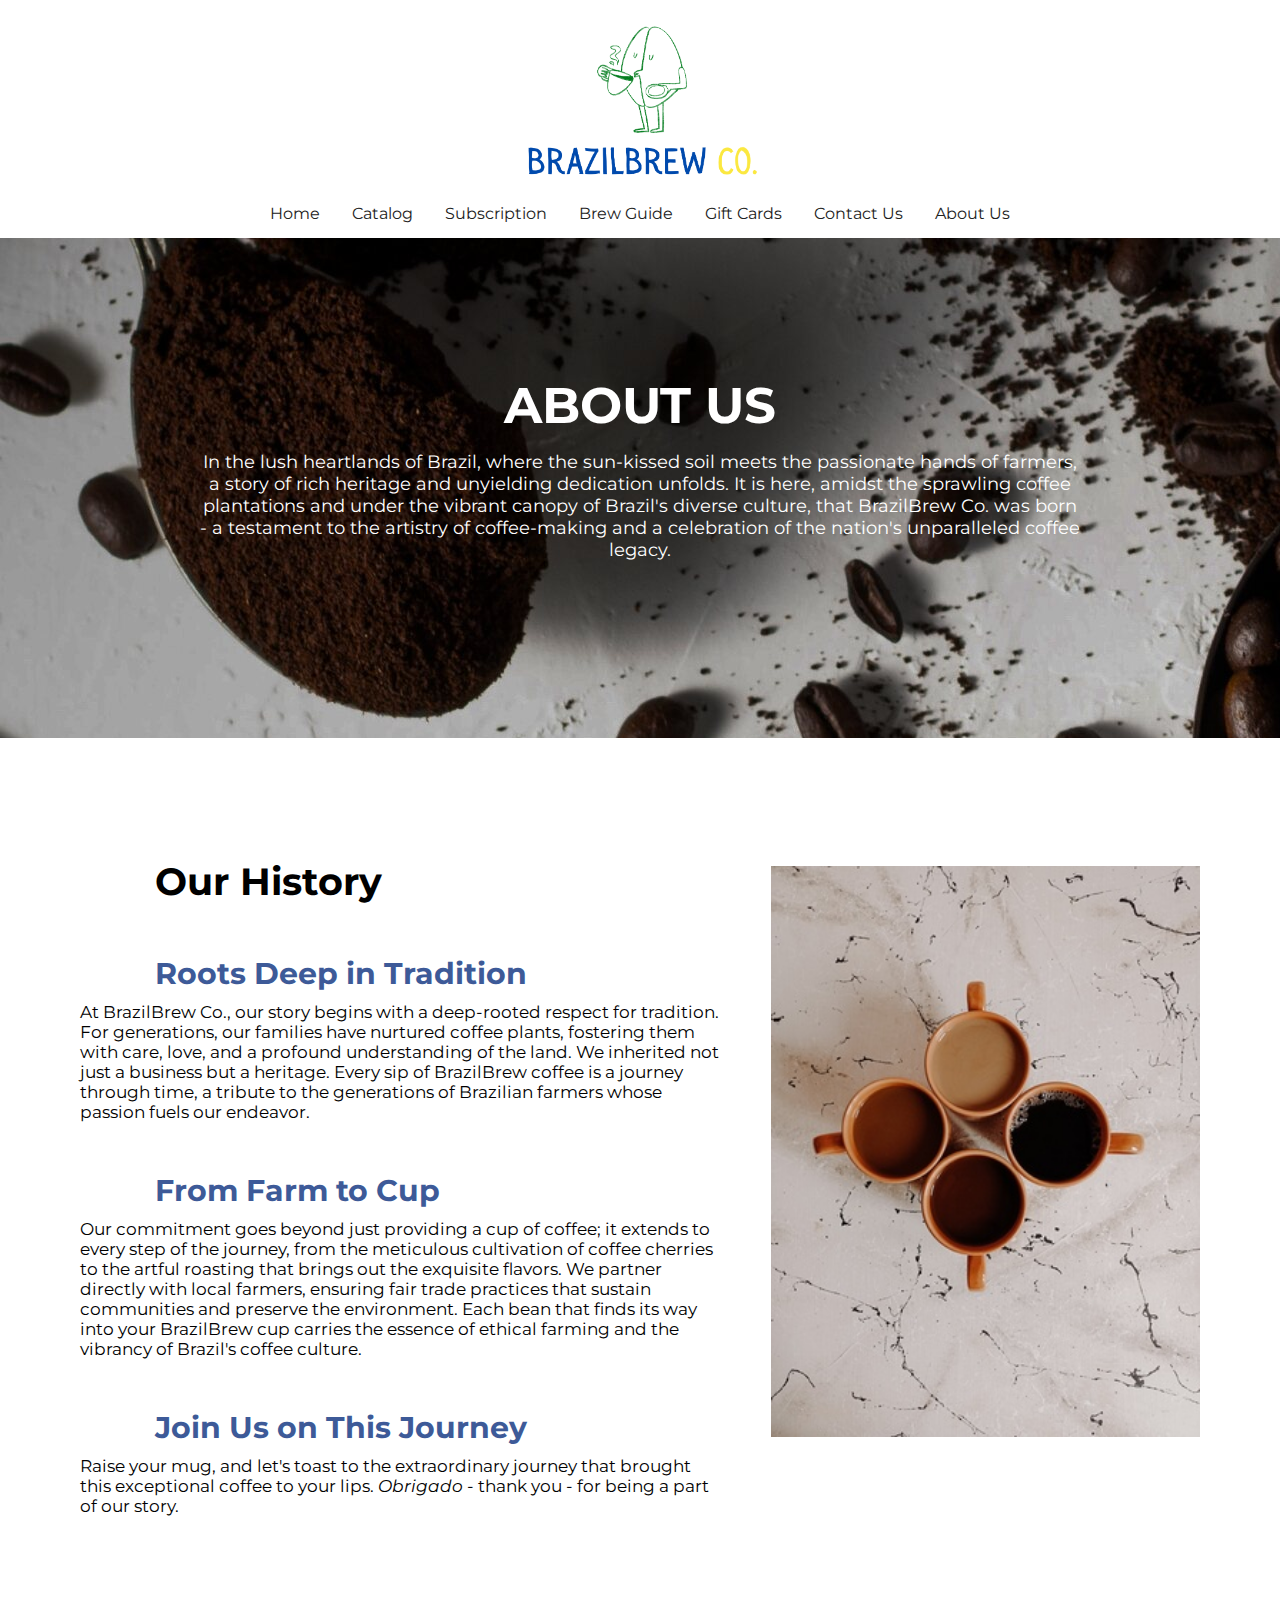
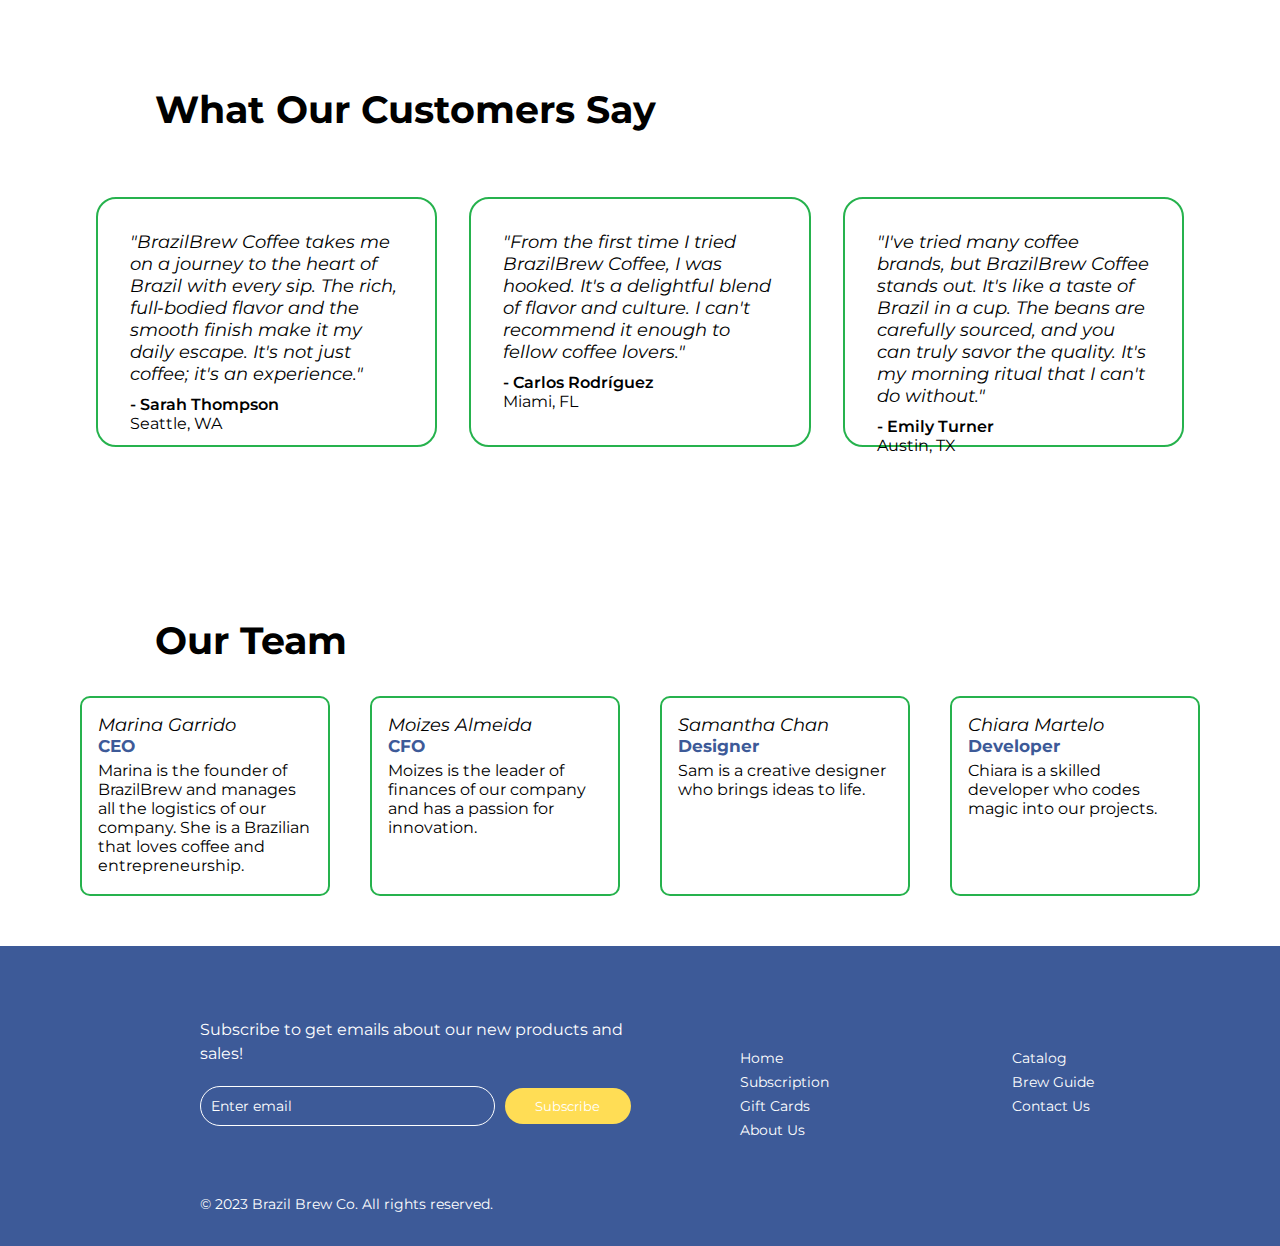
==== commit 5bdef46e: "made sure that pics meet the quality requirement" ====
--- a/about-us.html
+++ b/about-us.html
@@ -39,7 +39,7 @@
     </header>
 
     <main>
-        <section class="aboutUs" style="height: 500px;  width: 100%; background-image: url(images/about-us.png);">
+        <section class="aboutUs" style="height: 500px;  width: 100%; background-image: url(images/about-us.jpg);">
             <div class="about-overlay">
                 <h1>ABOUT US</h1> 
                 <p>
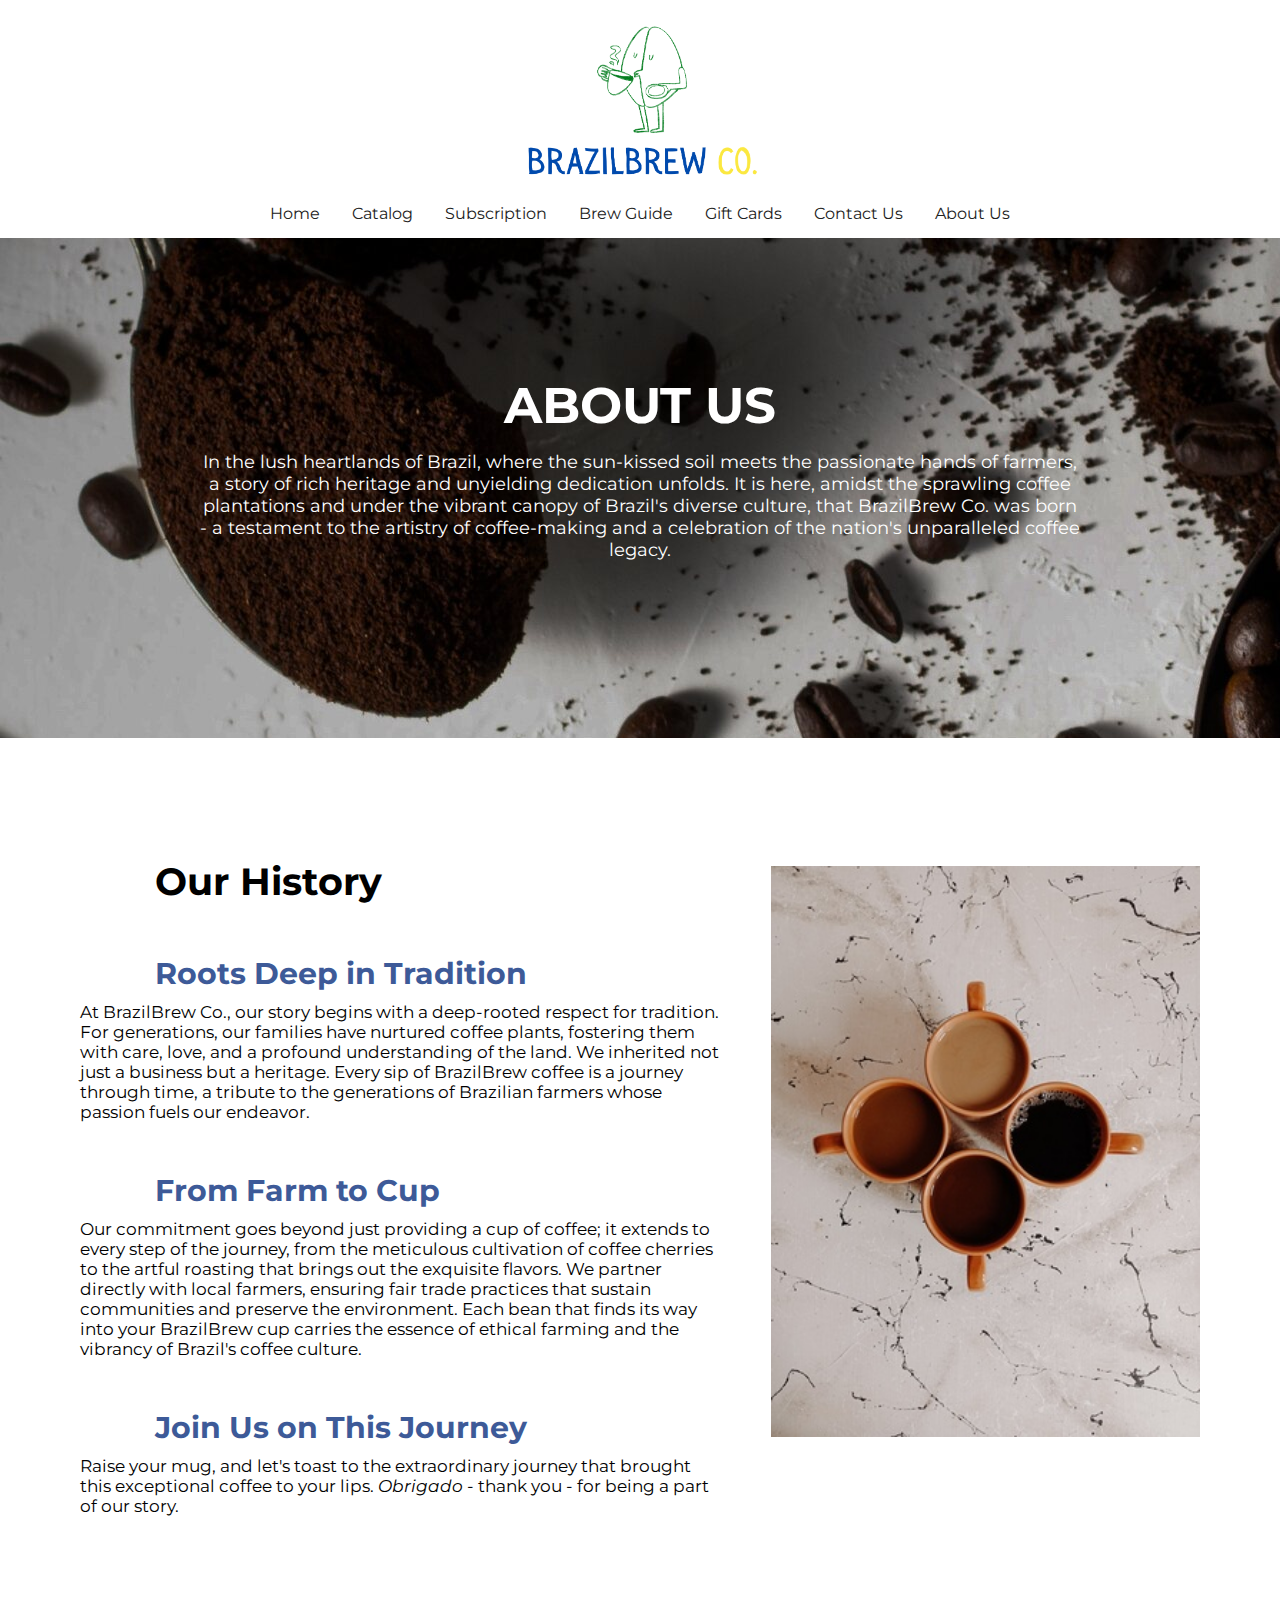
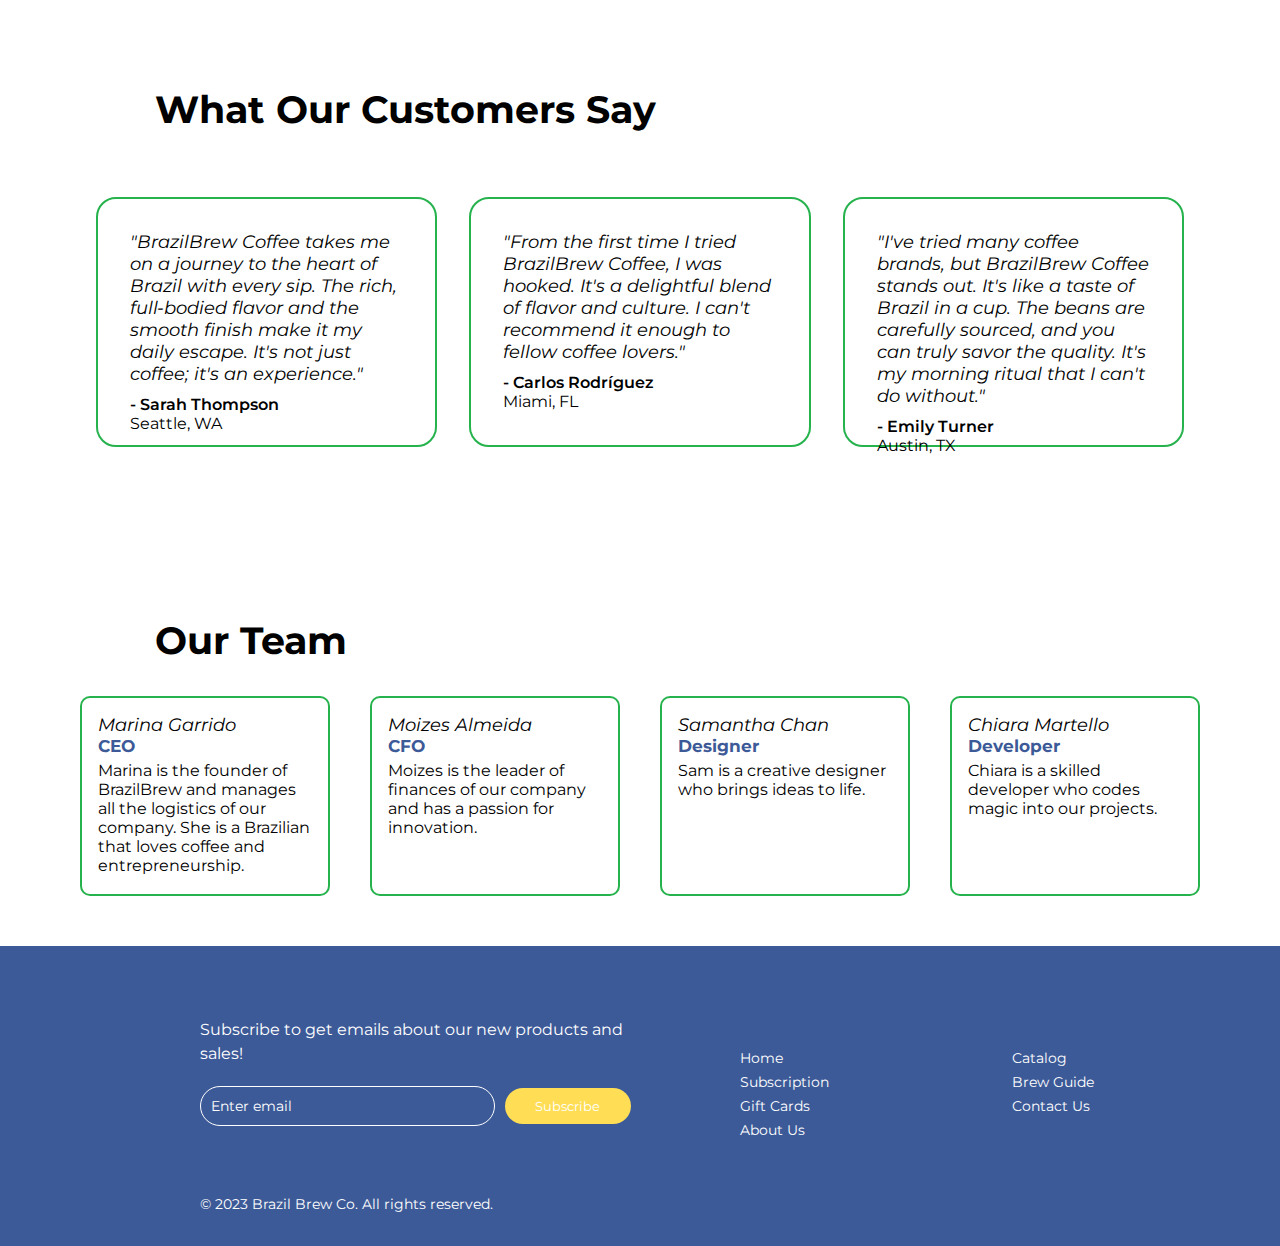
==== commit afe195bd: "Update about-us.html" ====
--- a/about-us.html
+++ b/about-us.html
@@ -192,7 +192,7 @@
                 bio: "Sam is a creative designer who brings ideas to life."
             },
             {
-                name: "Chiara Martelo",
+                name: "Chiara Martello",
                 role: "Developer",
                 bio: "Chiara is a skilled developer who codes magic into our projects."
             }
@@ -218,4 +218,4 @@
         displayMembers(team_members);
     </script>
 </body>
-</html>+</html>
--- a/styles.css
+++ b/styles.css
@@ -208,7 +208,7 @@
 
 .product {
   width: 300px;
-  height: 600px;
+  height: 450px;
   padding: 20px;
   background-color: rgb(234, 233, 233);
   border-radius: 10px;
@@ -489,7 +489,7 @@
 
 .darkblend, .mediumblend, .lightblend{
   width: 300px;
-  height: 600px;
+  height: 450px;
   padding: 20px;
   background-color: rgb(234, 233, 233);
   border-radius: 10px;
@@ -1194,4 +1194,4 @@
     height: 150px;
     margin-bottom: 1.5rem;
   }
-}+}
